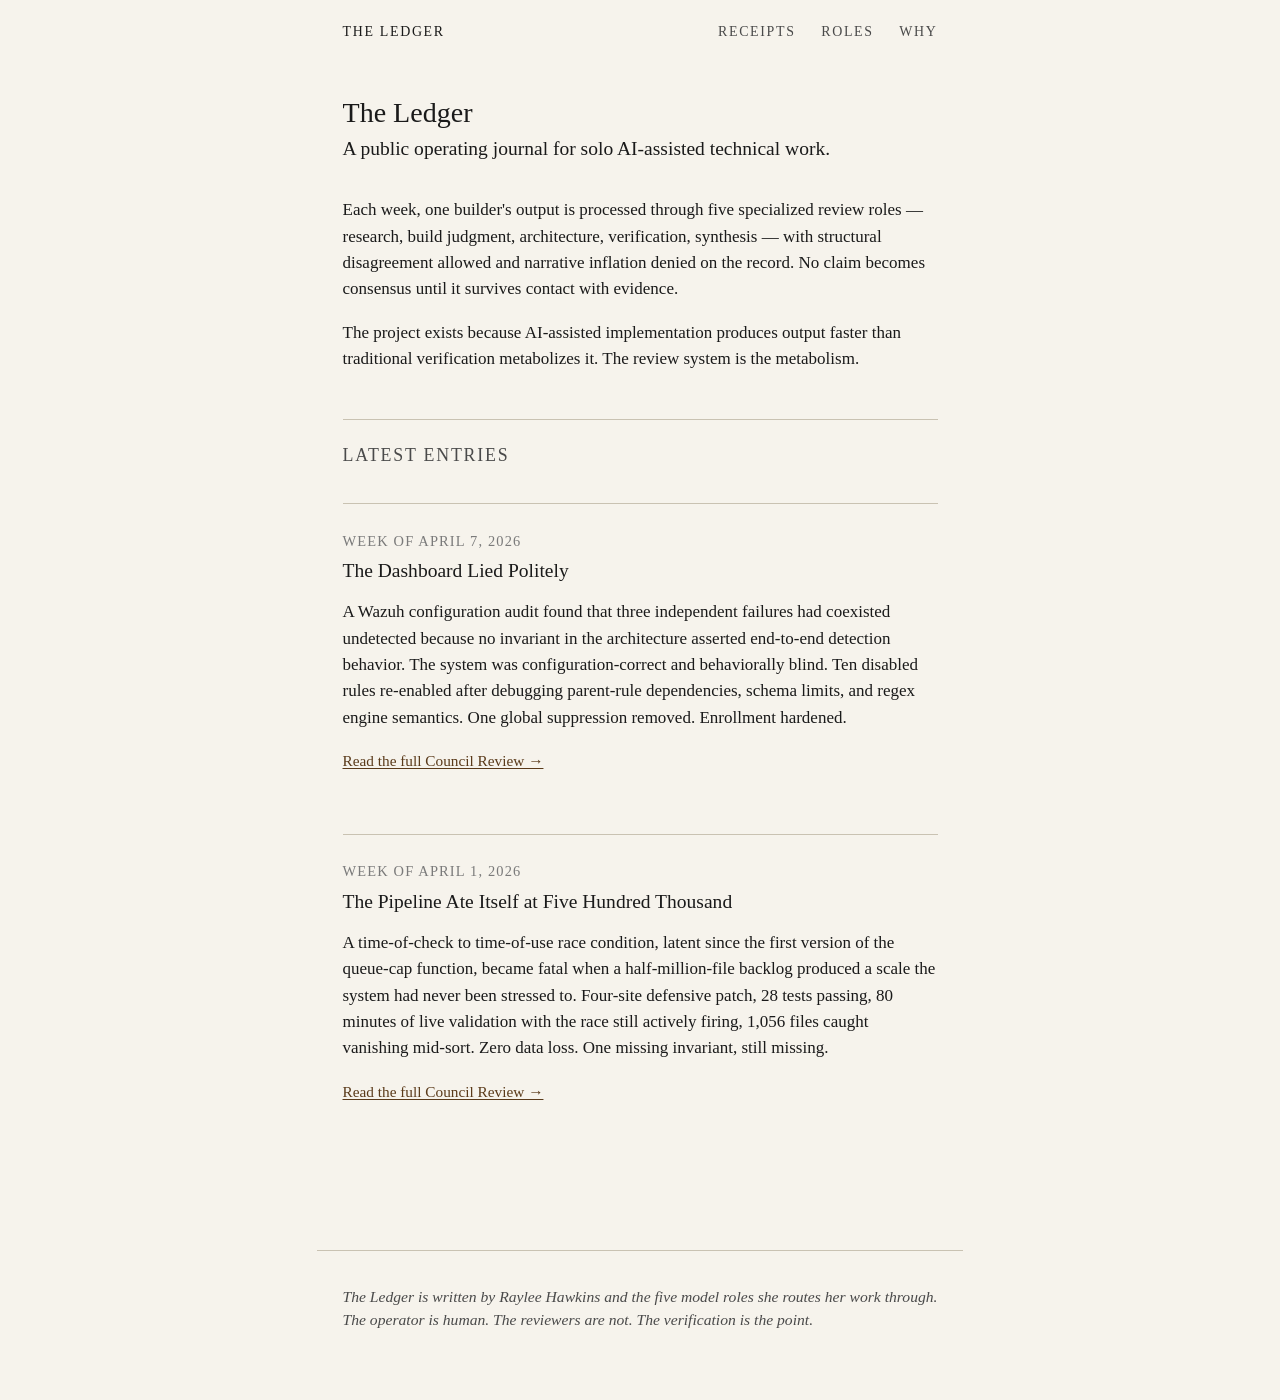
==== index.html @ e7611f41 "Initial site build: homepage, Roles, Why, Receipts index, two launch entries Static HTML, no framewo" ====
<!DOCTYPE html>
<html lang="en">
<head>
<meta charset="utf-8">
<meta name="viewport" content="width=device-width, initial-scale=1">
<title>The Ledger</title>
<meta name="description" content="A public operating journal for solo AI-assisted technical work.">
<meta property="og:title" content="The Ledger">
<meta property="og:description" content="A public operating journal for solo AI-assisted technical work.">
<meta property="og:type" content="website">
<meta property="og:url" content="https://rayleeops.com/">
<link rel="stylesheet" href="/styles.css">
</head>
<body>
<nav class="site">
  <span class="brand">The Ledger</span>
  <a href="/receipts.html">Receipts</a>
  <a href="/roles.html">Roles</a>
  <a href="/why.html">Why</a>
</nav>

<main class="wrap">
  <h1>The Ledger</h1>
  <p class="lede">A public operating journal for solo AI-assisted technical work.</p>

  <p>Each week, one builder's output is processed through five specialized review roles &mdash; research, build judgment, architecture, verification, synthesis &mdash; with structural disagreement allowed and narrative inflation denied on the record. No claim becomes consensus until it survives contact with evidence.</p>

  <p>The project exists because AI-assisted implementation produces output faster than traditional verification metabolizes it. The review system is the metabolism.</p>

  <h2>Latest entries</h2>

  <div class="entry-card">
    <p class="meta">Week of April 7, 2026</p>
    <h3>The Dashboard Lied Politely</h3>
    <p>A Wazuh configuration audit found that three independent failures had coexisted undetected because no invariant in the architecture asserted end-to-end detection behavior. The system was configuration-correct and behaviorally blind. Ten disabled rules re-enabled after debugging parent-rule dependencies, schema limits, and regex engine semantics. One global suppression removed. Enrollment hardened.</p>
    <p><a class="read" href="/entries/2026-04-07-dashboard-lied-politely.html">Read the full Council Review &rarr;</a></p>
  </div>

  <div class="entry-card">
    <p class="meta">Week of April 1, 2026</p>
    <h3>The Pipeline Ate Itself at Five Hundred Thousand</h3>
    <p>A time-of-check to time-of-use race condition, latent since the first version of the queue-cap function, became fatal when a half-million-file backlog produced a scale the system had never been stressed to. Four-site defensive patch, 28 tests passing, 80 minutes of live validation with the race still actively firing, 1,056 files caught vanishing mid-sort. Zero data loss. One missing invariant, still missing.</p>
    <p><a class="read" href="/entries/2026-04-01-pipeline-ate-itself.html">Read the full Council Review &rarr;</a></p>
  </div>
</main>

<footer class="site">
  <p>The Ledger is written by Raylee Hawkins and the five model roles she routes her work through. The operator is human. The reviewers are not. The verification is the point.</p>
</footer>
</body>
</html>
---- styles.css ----
:root {
  --ink: #1a1a1a;
  --ink-soft: #4a4a4a;
  --ink-faint: #7a7a7a;
  --paper: #f6f3ec;
  --paper-warm: #efeadf;
  --rule: #c9c2b2;
  --accent: #5a3a1a;
}

* { box-sizing: border-box; }

html { font-size: 17px; }

body {
  margin: 0;
  padding: 0;
  font-family: Georgia, "Iowan Old Style", "Palatino Linotype", serif;
  color: var(--ink);
  background: var(--paper);
  line-height: 1.55;
}

.wrap {
  max-width: 38rem;
  margin: 0 auto;
  padding: 3rem 1.5rem 5rem;
}

nav.site {
  max-width: 38rem;
  margin: 0 auto;
  padding: 1.25rem 1.5rem 0;
  display: flex;
  gap: 1.5rem;
  font-size: 0.82rem;
  letter-spacing: 0.12em;
  text-transform: uppercase;
  color: var(--ink-faint);
}

nav.site a {
  color: var(--ink-soft);
  text-decoration: none;
  border-bottom: 1px solid transparent;
}

nav.site a:hover { border-bottom-color: var(--ink-soft); }

nav.site .brand {
  margin-right: auto;
  color: var(--ink);
  font-weight: normal;
}

h1 {
  font-size: 1.65rem;
  font-weight: normal;
  margin: 0 0 0.25rem;
  line-height: 1.25;
}

h2 {
  font-size: 1.05rem;
  font-weight: normal;
  letter-spacing: 0.1em;
  text-transform: uppercase;
  color: var(--ink-soft);
  margin: 2.75rem 0 0.75rem;
  border-top: 1px solid var(--rule);
  padding-top: 1.25rem;
}

h3 {
  font-size: 0.85rem;
  font-weight: normal;
  letter-spacing: 0.14em;
  text-transform: uppercase;
  color: var(--ink-faint);
  margin: 2rem 0 0.5rem;
}

.status {
  font-style: italic;
  color: var(--ink-soft);
  margin: 0 0 2rem;
  font-size: 0.95rem;
}

.meta {
  color: var(--ink-faint);
  font-size: 0.85rem;
  letter-spacing: 0.08em;
  text-transform: uppercase;
  margin: 0 0 0.5rem;
}

p { margin: 0 0 1rem; }

a { color: var(--accent); text-decoration: underline; text-underline-offset: 0.15em; }

.lede {
  font-size: 1.15rem;
  line-height: 1.5;
  color: var(--ink);
  margin: 0 0 2rem;
}

.entry-card {
  border-top: 1px solid var(--rule);
  padding: 1.5rem 0 0.5rem;
  margin: 2rem 0;
}

.entry-card .meta { margin-bottom: 0.25rem; }

.entry-card h3 {
  font-size: 1.15rem;
  font-weight: normal;
  letter-spacing: 0;
  text-transform: none;
  color: var(--ink);
  margin: 0 0 0.75rem;
}

.entry-card a.read { font-size: 0.9rem; }

.role {
  margin: 2.5rem 0;
}

.role-label {
  font-size: 0.78rem;
  letter-spacing: 0.16em;
  text-transform: uppercase;
  color: var(--ink-faint);
  margin: 0 0 0.75rem;
}

.role-name {
  font-size: 1.1rem;
  letter-spacing: 0.02em;
  color: var(--ink);
  margin: 0 0 1rem;
  font-style: italic;
}

.standing {
  background: var(--paper-warm);
  border-left: 2px solid var(--accent);
  padding: 1rem 1.25rem;
  margin: 1.5rem 0;
}

.standing h3 {
  margin: 0 0 0.5rem;
  color: var(--accent);
  font-size: 0.78rem;
  letter-spacing: 0.16em;
}

.standing p:last-child { margin-bottom: 0; }

footer.site {
  max-width: 38rem;
  margin: 0 auto;
  padding: 2rem 1.5rem 3rem;
  border-top: 1px solid var(--rule);
  font-style: italic;
  color: var(--ink-soft);
  font-size: 0.92rem;
  line-height: 1.5;
}

@media (prefers-color-scheme: dark) {
  :root {
    --ink: #e8e4da;
    --ink-soft: #b8b2a4;
    --ink-faint: #827c6e;
    --paper: #1a1815;
    --paper-warm: #242017;
    --rule: #3a3428;
    --accent: #c9a06a;
  }
}
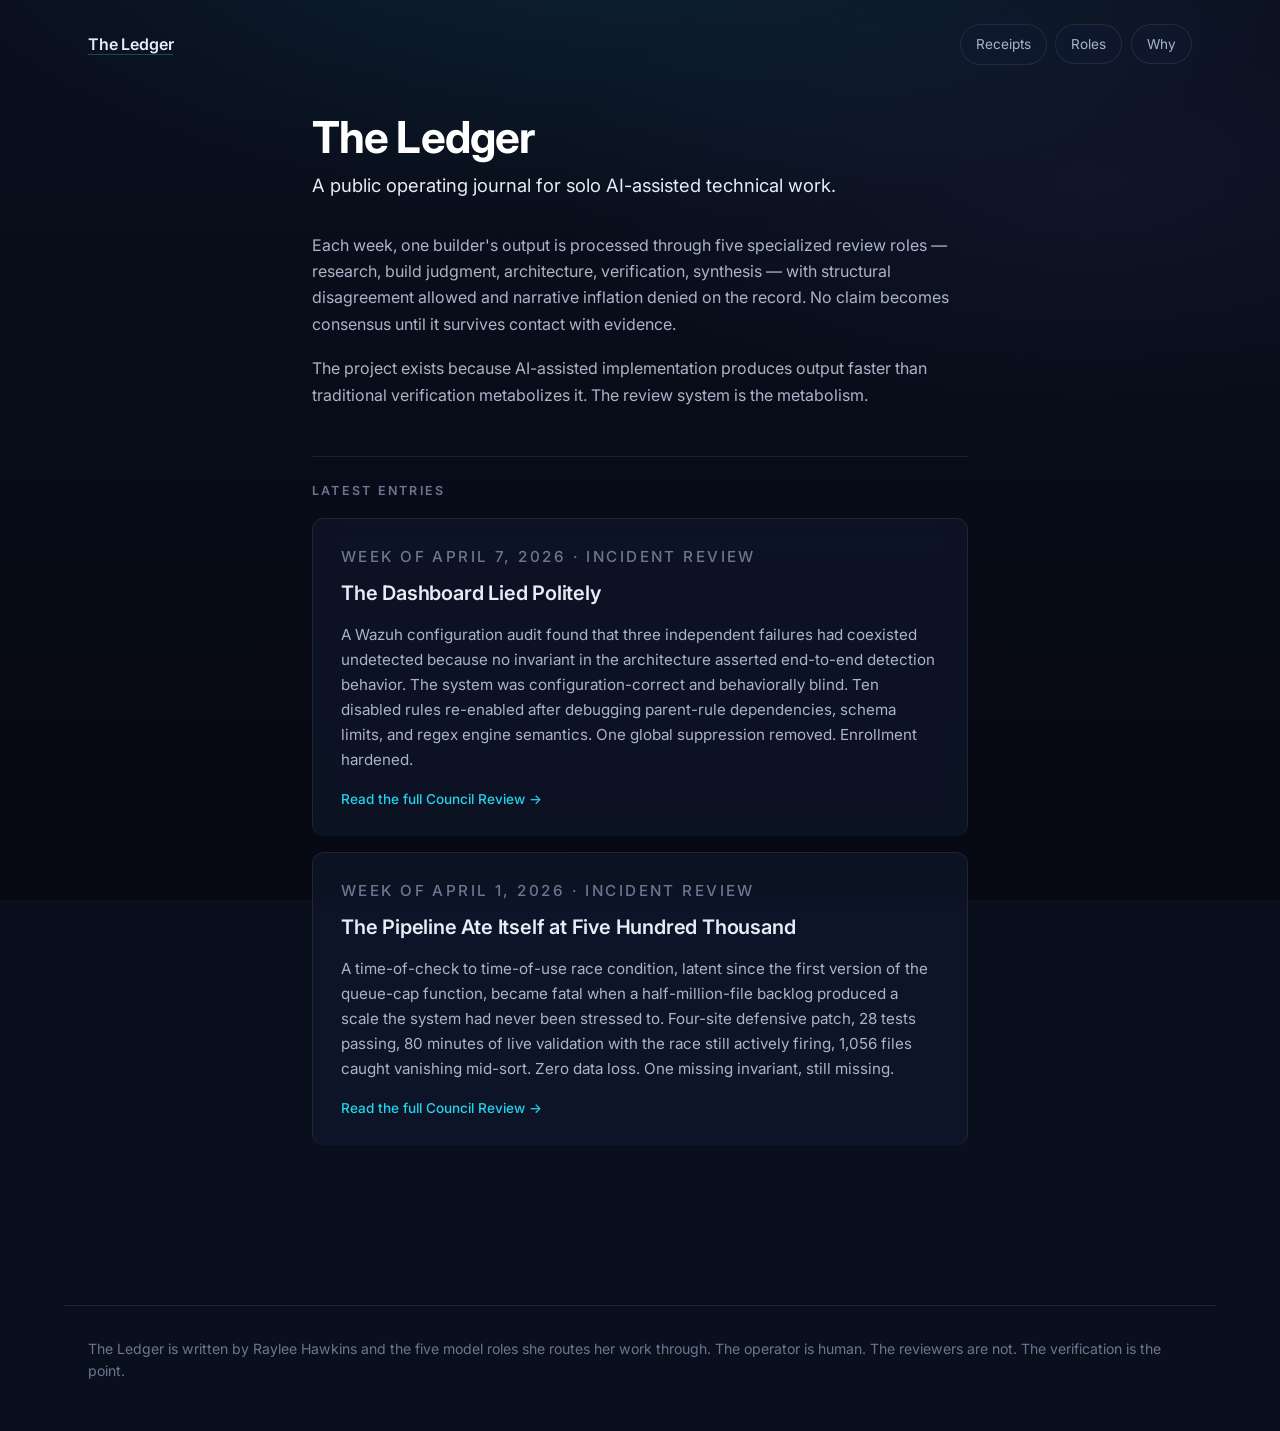
==== commit 6f79a2c5: "Redesign: match hawkinsops.com visual DNA, add role color system Dark navy palette with cyan accent " ====
--- a/index.html
+++ b/index.html
@@ -9,14 +9,17 @@
 <meta property="og:description" content="A public operating journal for solo AI-assisted technical work.">
 <meta property="og:type" content="website">
 <meta property="og:url" content="https://rayleeops.com/">
+<link rel="preconnect" href="https://fonts.googleapis.com">
+<link rel="preconnect" href="https://fonts.gstatic.com" crossorigin>
+<link href="https://fonts.googleapis.com/css2?family=Inter:wght@400;500;600;700&family=JetBrains+Mono:wght@400;500&display=swap" rel="stylesheet">
 <link rel="stylesheet" href="/styles.css">
 </head>
 <body>
 <nav class="site">
-  <span class="brand">The Ledger</span>
-  <a href="/receipts.html">Receipts</a>
-  <a href="/roles.html">Roles</a>
-  <a href="/why.html">Why</a>
+  <span class="brand"><a href="/">The Ledger</a></span>
+  <a class="pill" href="/receipts.html">Receipts</a>
+  <a class="pill" href="/roles.html">Roles</a>
+  <a class="pill" href="/why.html">Why</a>
 </nav>
 
 <main class="wrap">
@@ -29,19 +32,19 @@
 
   <h2>Latest entries</h2>
 
-  <div class="entry-card">
-    <p class="meta">Week of April 7, 2026</p>
+  <a class="entry-card" href="/entries/2026-04-07-dashboard-lied-politely.html">
+    <p class="meta">Week of April 7, 2026 &middot; Incident Review</p>
     <h3>The Dashboard Lied Politely</h3>
     <p>A Wazuh configuration audit found that three independent failures had coexisted undetected because no invariant in the architecture asserted end-to-end detection behavior. The system was configuration-correct and behaviorally blind. Ten disabled rules re-enabled after debugging parent-rule dependencies, schema limits, and regex engine semantics. One global suppression removed. Enrollment hardened.</p>
-    <p><a class="read" href="/entries/2026-04-07-dashboard-lied-politely.html">Read the full Council Review &rarr;</a></p>
-  </div>
+    <span class="read">Read the full Council Review &rarr;</span>
+  </a>
 
-  <div class="entry-card">
-    <p class="meta">Week of April 1, 2026</p>
+  <a class="entry-card" href="/entries/2026-04-01-pipeline-ate-itself.html">
+    <p class="meta">Week of April 1, 2026 &middot; Incident Review</p>
     <h3>The Pipeline Ate Itself at Five Hundred Thousand</h3>
     <p>A time-of-check to time-of-use race condition, latent since the first version of the queue-cap function, became fatal when a half-million-file backlog produced a scale the system had never been stressed to. Four-site defensive patch, 28 tests passing, 80 minutes of live validation with the race still actively firing, 1,056 files caught vanishing mid-sort. Zero data loss. One missing invariant, still missing.</p>
-    <p><a class="read" href="/entries/2026-04-01-pipeline-ate-itself.html">Read the full Council Review &rarr;</a></p>
-  </div>
+    <span class="read">Read the full Council Review &rarr;</span>
+  </a>
 </main>
 
 <footer class="site">
--- a/styles.css
+++ b/styles.css
@@ -1,185 +1,345 @@
 :root {
-  --ink: #1a1a1a;
-  --ink-soft: #4a4a4a;
-  --ink-faint: #7a7a7a;
-  --paper: #f6f3ec;
-  --paper-warm: #efeadf;
-  --rule: #c9c2b2;
-  --accent: #5a3a1a;
+  --bg: #0a0f1e;
+  --bg-deep: #060912;
+  --panel: rgba(18, 26, 48, 0.55);
+  --panel-strong: rgba(22, 32, 58, 0.75);
+  --border: rgba(148, 163, 184, 0.14);
+  --border-strong: rgba(148, 163, 184, 0.28);
+  --ink: #e6edf7;
+  --ink-soft: #a9b4c8;
+  --ink-faint: #6b7690;
+  --accent: #22d3ee;
+  --accent-soft: rgba(34, 211, 238, 0.18);
+
+  --role-gemini: #22d3ee;
+  --role-codex: #f59e0b;
+  --role-code: #818cf8;
+  --role-gpt: #f87171;
+  --role-web: #34d399;
 }
 
 * { box-sizing: border-box; }
 
-html { font-size: 17px; }
+html {
+  font-size: 16px;
+  scroll-behavior: smooth;
+}
 
 body {
   margin: 0;
   padding: 0;
-  font-family: Georgia, "Iowan Old Style", "Palatino Linotype", serif;
-  color: var(--ink);
-  background: var(--paper);
-  line-height: 1.55;
-}
-
+  font-family: "Inter", ui-sans-serif, system-ui, -apple-system, "Segoe UI", Roboto, sans-serif;
+  color: var(--ink);
+  background: var(--bg);
+  line-height: 1.65;
+  -webkit-font-smoothing: antialiased;
+  min-height: 100vh;
+  background-image:
+    radial-gradient(ellipse 80% 50% at 50% -10%, rgba(34, 211, 238, 0.10), transparent 70%),
+    radial-gradient(ellipse 60% 40% at 85% 20%, rgba(129, 140, 248, 0.06), transparent 70%),
+    linear-gradient(180deg, var(--bg) 0%, var(--bg-deep) 100%);
+  background-attachment: fixed;
+}
+
+/* ===== NAV ===== */
+nav.site {
+  max-width: 72rem;
+  margin: 0 auto;
+  padding: 1.5rem 1.5rem 0;
+  display: flex;
+  align-items: center;
+  gap: 0.5rem;
+  font-size: 0.85rem;
+}
+
+nav.site .brand {
+  margin-right: auto;
+  font-weight: 600;
+  letter-spacing: -0.01em;
+  color: var(--ink);
+  font-size: 1rem;
+}
+
+nav.site .brand a { color: inherit; text-decoration: none; }
+
+nav.site a.pill {
+  color: var(--ink-soft);
+  text-decoration: none;
+  padding: 0.5rem 0.95rem;
+  border-radius: 999px;
+  border: 1px solid var(--border);
+  background: var(--panel);
+  backdrop-filter: blur(8px);
+  -webkit-backdrop-filter: blur(8px);
+  transition: color 0.15s, border-color 0.15s, background 0.15s;
+}
+
+nav.site a.pill:hover {
+  color: var(--accent);
+  border-color: var(--accent-soft);
+  background: var(--panel-strong);
+}
+
+/* ===== LAYOUT ===== */
 .wrap {
-  max-width: 38rem;
+  max-width: 44rem;
   margin: 0 auto;
   padding: 3rem 1.5rem 5rem;
 }
 
-nav.site {
-  max-width: 38rem;
-  margin: 0 auto;
-  padding: 1.25rem 1.5rem 0;
-  display: flex;
-  gap: 1.5rem;
-  font-size: 0.82rem;
-  letter-spacing: 0.12em;
-  text-transform: uppercase;
-  color: var(--ink-faint);
-}
-
-nav.site a {
-  color: var(--ink-soft);
-  text-decoration: none;
-  border-bottom: 1px solid transparent;
-}
-
-nav.site a:hover { border-bottom-color: var(--ink-soft); }
-
-nav.site .brand {
-  margin-right: auto;
-  color: var(--ink);
-  font-weight: normal;
-}
-
+.wrap.wide { max-width: 56rem; }
+
+/* ===== TYPE ===== */
 h1 {
-  font-size: 1.65rem;
-  font-weight: normal;
-  margin: 0 0 0.25rem;
-  line-height: 1.25;
+  font-size: clamp(2rem, 4.5vw, 2.75rem);
+  font-weight: 700;
+  letter-spacing: -0.02em;
+  line-height: 1.15;
+  margin: 0 0 0.5rem;
+  color: #fff;
 }
 
 h2 {
-  font-size: 1.05rem;
-  font-weight: normal;
-  letter-spacing: 0.1em;
-  text-transform: uppercase;
-  color: var(--ink-soft);
-  margin: 2.75rem 0 0.75rem;
-  border-top: 1px solid var(--rule);
-  padding-top: 1.25rem;
+  font-size: 0.78rem;
+  font-weight: 600;
+  letter-spacing: 0.18em;
+  text-transform: uppercase;
+  color: var(--ink-faint);
+  margin: 3rem 0 1rem;
+  padding-top: 1.5rem;
+  border-top: 1px solid var(--border);
 }
 
 h3 {
-  font-size: 0.85rem;
-  font-weight: normal;
-  letter-spacing: 0.14em;
-  text-transform: uppercase;
-  color: var(--ink-faint);
-  margin: 2rem 0 0.5rem;
-}
-
-.status {
-  font-style: italic;
-  color: var(--ink-soft);
-  margin: 0 0 2rem;
-  font-size: 0.95rem;
-}
-
-.meta {
-  color: var(--ink-faint);
-  font-size: 0.85rem;
-  letter-spacing: 0.08em;
-  text-transform: uppercase;
-  margin: 0 0 0.5rem;
-}
-
-p { margin: 0 0 1rem; }
-
-a { color: var(--accent); text-decoration: underline; text-underline-offset: 0.15em; }
+  font-size: 1.25rem;
+  font-weight: 600;
+  letter-spacing: -0.01em;
+  margin: 0 0 0.75rem;
+  color: var(--ink);
+}
+
+p { margin: 0 0 1.15rem; color: var(--ink-soft); }
 
 .lede {
   font-size: 1.15rem;
-  line-height: 1.5;
+  line-height: 1.55;
   color: var(--ink);
   margin: 0 0 2rem;
-}
-
-.entry-card {
-  border-top: 1px solid var(--rule);
-  padding: 1.5rem 0 0.5rem;
-  margin: 2rem 0;
-}
-
-.entry-card .meta { margin-bottom: 0.25rem; }
-
-.entry-card h3 {
-  font-size: 1.15rem;
-  font-weight: normal;
-  letter-spacing: 0;
-  text-transform: none;
-  color: var(--ink);
+  max-width: 38rem;
+}
+
+.meta {
+  display: inline-block;
+  color: var(--ink-faint);
+  font-size: 0.72rem;
+  letter-spacing: 0.16em;
+  text-transform: uppercase;
+  font-weight: 500;
   margin: 0 0 0.75rem;
 }
 
-.entry-card a.read { font-size: 0.9rem; }
-
+.status {
+  font-size: 0.95rem;
+  color: var(--ink-faint);
+  margin: 0 0 2.5rem;
+  font-style: italic;
+}
+
+a { color: var(--accent); text-decoration: none; border-bottom: 1px solid rgba(34, 211, 238, 0.3); }
+a:hover { border-bottom-color: var(--accent); }
+
+code {
+  font-family: "JetBrains Mono", ui-monospace, SFMono-Regular, Menlo, Consolas, monospace;
+  font-size: 0.88em;
+  background: rgba(34, 211, 238, 0.08);
+  color: var(--accent);
+  padding: 0.1em 0.35em;
+  border-radius: 4px;
+  border: 1px solid rgba(34, 211, 238, 0.12);
+}
+
+/* ===== PIPELINE STRIP (entry pages) ===== */
+.pipeline {
+  display: grid;
+  grid-template-columns: repeat(5, 1fr);
+  gap: 0.5rem;
+  margin: 2rem 0 3rem;
+  font-size: 0.7rem;
+}
+
+.pipeline .stage {
+  padding: 0.6rem 0.6rem 0.7rem;
+  border-radius: 8px;
+  background: var(--panel);
+  border: 1px solid var(--border);
+  backdrop-filter: blur(8px);
+  -webkit-backdrop-filter: blur(8px);
+  text-align: center;
+  border-top: 2px solid var(--stage-color, var(--ink-faint));
+}
+
+.pipeline .stage .num {
+  display: block;
+  font-size: 0.65rem;
+  font-weight: 600;
+  letter-spacing: 0.2em;
+  color: var(--stage-color);
+  margin-bottom: 0.25rem;
+}
+
+.pipeline .stage .label {
+  font-weight: 600;
+  letter-spacing: 0.1em;
+  text-transform: uppercase;
+  color: var(--ink);
+  font-size: 0.7rem;
+  display: block;
+  line-height: 1.3;
+}
+
+.pipeline .stage .role {
+  font-size: 0.68rem;
+  color: var(--ink-faint);
+  display: block;
+  margin-top: 0.25rem;
+  letter-spacing: 0.02em;
+  font-style: italic;
+}
+
+.stage-1 { --stage-color: var(--role-gemini); }
+.stage-2 { --stage-color: var(--role-codex); }
+.stage-3 { --stage-color: var(--role-code); }
+.stage-4 { --stage-color: var(--role-gpt); }
+.stage-5 { --stage-color: var(--role-web); }
+
+/* ===== ROLE PANELS ===== */
 .role {
-  margin: 2.5rem 0;
-}
+  background: var(--panel);
+  border: 1px solid var(--border);
+  border-left: 3px solid var(--role-color, var(--accent));
+  border-radius: 10px;
+  padding: 1.75rem 1.75rem 0.75rem;
+  margin: 1.5rem 0;
+  backdrop-filter: blur(10px);
+  -webkit-backdrop-filter: blur(10px);
+  box-shadow: 0 1px 2px rgba(0, 0, 0, 0.3);
+}
+
+.role-gemini { --role-color: var(--role-gemini); }
+.role-codex  { --role-color: var(--role-codex); }
+.role-code   { --role-color: var(--role-code); }
+.role-gpt    { --role-color: var(--role-gpt); }
+.role-web    { --role-color: var(--role-web); }
 
 .role-label {
-  font-size: 0.78rem;
-  letter-spacing: 0.16em;
-  text-transform: uppercase;
-  color: var(--ink-faint);
-  margin: 0 0 0.75rem;
+  display: inline-block;
+  font-size: 0.68rem;
+  font-weight: 600;
+  letter-spacing: 0.18em;
+  text-transform: uppercase;
+  color: var(--role-color);
+  margin: 0 0 0.25rem;
+  padding: 0.25rem 0.6rem;
+  border-radius: 999px;
+  background: color-mix(in srgb, var(--role-color) 12%, transparent);
+  border: 1px solid color-mix(in srgb, var(--role-color) 25%, transparent);
 }
 
 .role-name {
-  font-size: 1.1rem;
-  letter-spacing: 0.02em;
-  color: var(--ink);
-  margin: 0 0 1rem;
-  font-style: italic;
-}
-
+  font-size: 0.9rem;
+  letter-spacing: 0.01em;
+  color: var(--ink);
+  margin: 0.75rem 0 1rem;
+  font-weight: 600;
+}
+
+.role p { color: var(--ink-soft); }
+
+/* ===== STANDING SECTIONS ===== */
 .standing {
-  background: var(--paper-warm);
-  border-left: 2px solid var(--accent);
-  padding: 1rem 1.25rem;
-  margin: 1.5rem 0;
+  background: var(--panel-strong);
+  border: 1px solid var(--border-strong);
+  border-left: 3px solid var(--accent);
+  border-radius: 10px;
+  padding: 1.25rem 1.5rem;
+  margin: 1.25rem 0;
+  backdrop-filter: blur(10px);
+  -webkit-backdrop-filter: blur(10px);
 }
 
 .standing h3 {
   margin: 0 0 0.5rem;
+  font-size: 0.72rem;
+  letter-spacing: 0.22em;
+  text-transform: uppercase;
   color: var(--accent);
-  font-size: 0.78rem;
-  letter-spacing: 0.16em;
-}
-
-.standing p:last-child { margin-bottom: 0; }
-
+  font-weight: 600;
+}
+
+.standing p {
+  margin: 0;
+  color: var(--ink);
+  font-size: 0.98rem;
+}
+
+.standing + .standing { margin-top: 0.75rem; }
+
+/* ===== ENTRY CARDS (homepage / receipts) ===== */
+.entry-card {
+  display: block;
+  background: var(--panel);
+  border: 1px solid var(--border);
+  border-radius: 12px;
+  padding: 1.5rem 1.75rem;
+  margin: 1rem 0;
+  backdrop-filter: blur(10px);
+  -webkit-backdrop-filter: blur(10px);
+  transition: border-color 0.15s, transform 0.15s;
+  text-decoration: none;
+  color: inherit;
+}
+
+a.entry-card { border-bottom: none; }
+
+.entry-card:hover {
+  border-color: var(--accent-soft);
+  transform: translateY(-1px);
+}
+
+.entry-card .meta { margin-bottom: 0.5rem; color: var(--ink-faint); }
+.entry-card h3 { color: var(--ink); margin-bottom: 0.75rem; }
+.entry-card h3 a { color: var(--ink); border-bottom: none; }
+.entry-card h3 a:hover { color: var(--accent); }
+.entry-card p { margin-bottom: 0.75rem; color: var(--ink-soft); font-size: 0.95rem; }
+.entry-card .read {
+  display: inline-block;
+  color: var(--accent);
+  font-size: 0.85rem;
+  font-weight: 500;
+  border-bottom: none;
+  padding-top: 0.25rem;
+}
+
+/* ===== FOOTER ===== */
 footer.site {
-  max-width: 38rem;
-  margin: 0 auto;
+  max-width: 72rem;
+  margin: 4rem auto 0;
   padding: 2rem 1.5rem 3rem;
-  border-top: 1px solid var(--rule);
-  font-style: italic;
-  color: var(--ink-soft);
-  font-size: 0.92rem;
-  line-height: 1.5;
-}
-
-@media (prefers-color-scheme: dark) {
-  :root {
-    --ink: #e8e4da;
-    --ink-soft: #b8b2a4;
-    --ink-faint: #827c6e;
-    --paper: #1a1815;
-    --paper-warm: #242017;
-    --rule: #3a3428;
-    --accent: #c9a06a;
-  }
-}
+  border-top: 1px solid var(--border);
+  color: var(--ink-faint);
+  font-size: 0.88rem;
+  line-height: 1.6;
+}
+
+footer.site p { margin: 0; color: var(--ink-faint); }
+
+/* ===== RESPONSIVE ===== */
+@media (max-width: 640px) {
+  .pipeline { grid-template-columns: repeat(5, 1fr); gap: 0.25rem; }
+  .pipeline .stage { padding: 0.5rem 0.25rem; }
+  .pipeline .stage .label { font-size: 0.6rem; }
+  .pipeline .stage .role { display: none; }
+  .role { padding: 1.25rem 1.25rem 0.25rem; }
+  nav.site { flex-wrap: wrap; gap: 0.4rem; }
+  nav.site .brand { width: 100%; margin-bottom: 0.5rem; }
+}
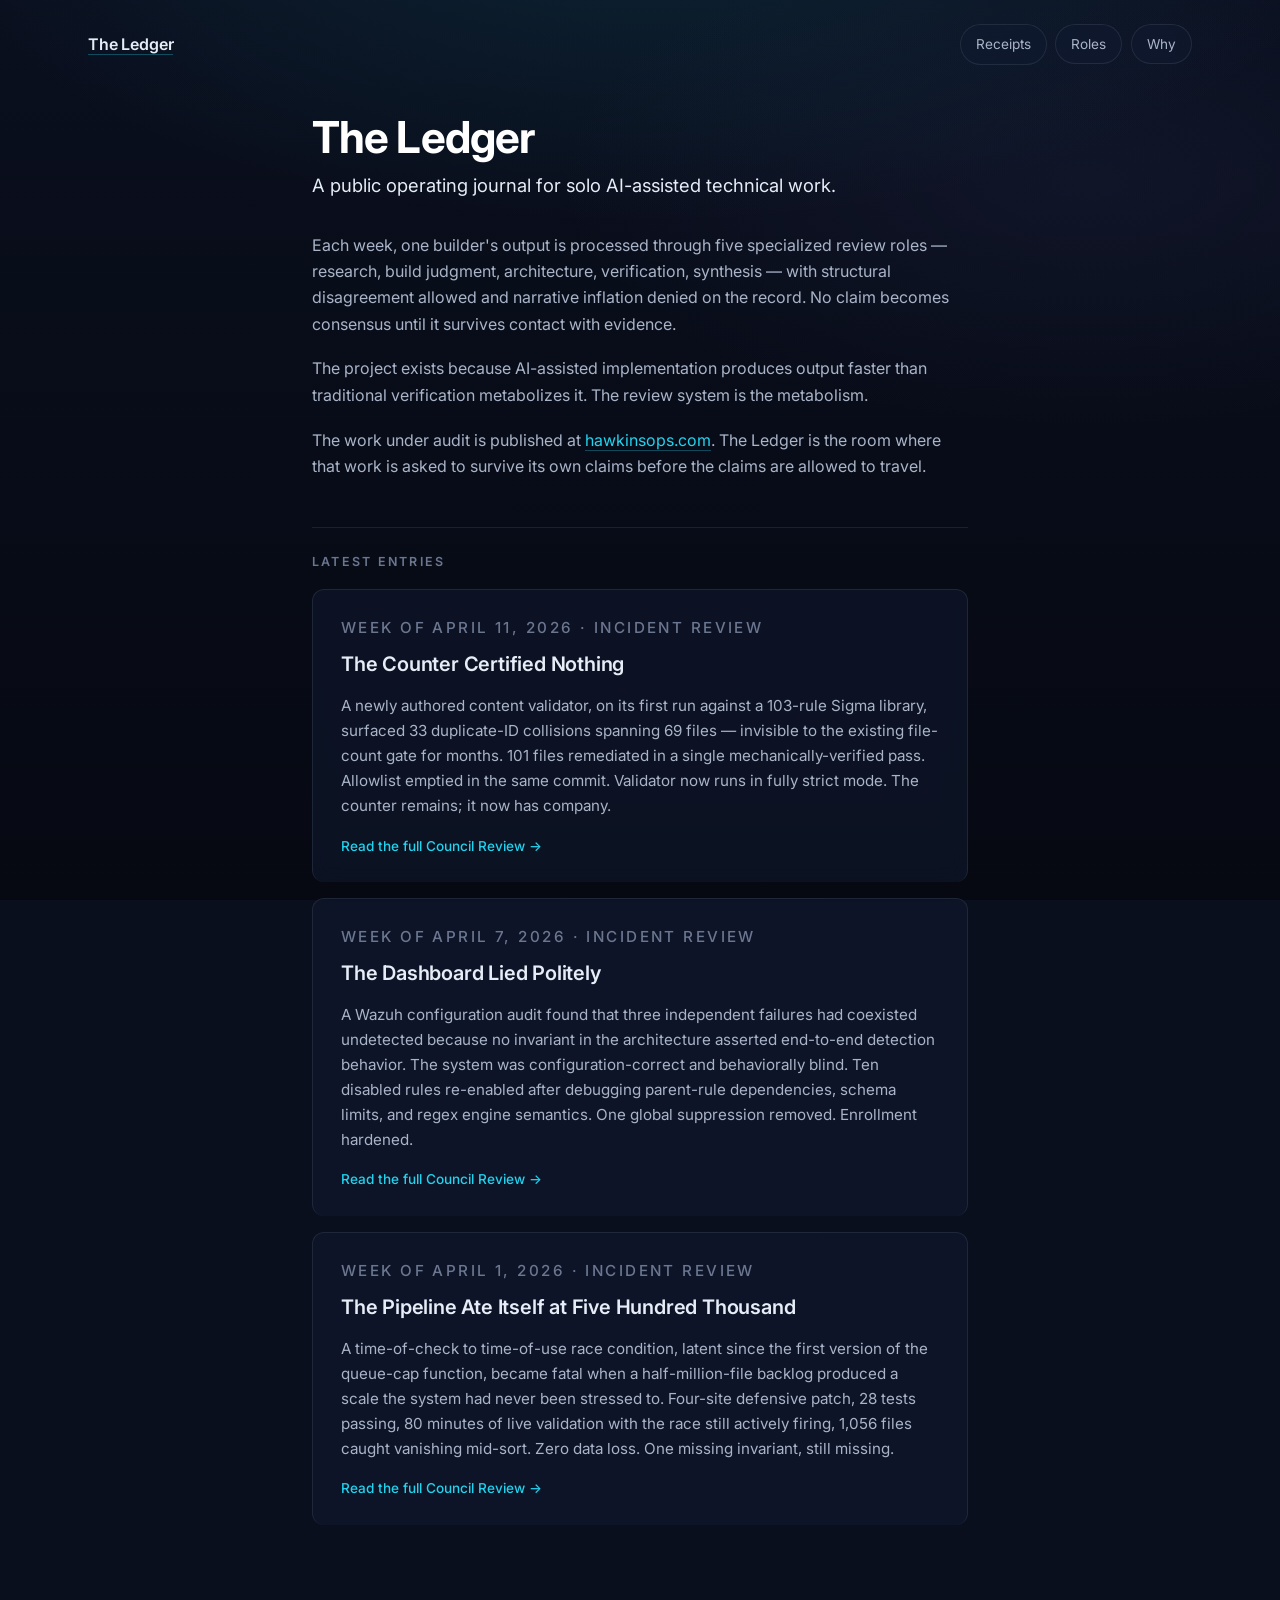
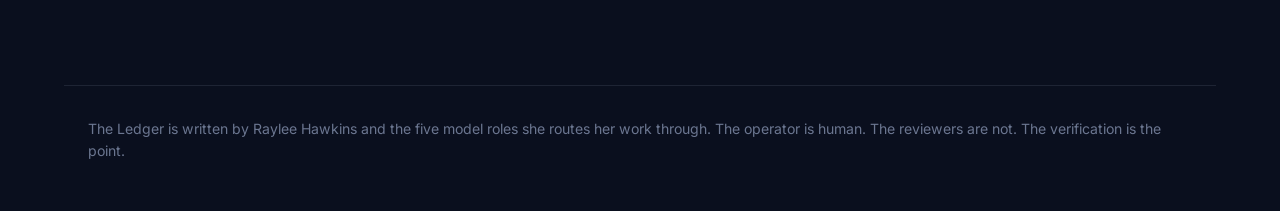
==== commit 063b0960: "Add Entry 01: The Counter Certified Nothing; bridge index to hawkinsops.com New Council Review on th" ====
--- a/index.html
+++ b/index.html
@@ -30,7 +30,16 @@
 
   <p>The project exists because AI-assisted implementation produces output faster than traditional verification metabolizes it. The review system is the metabolism.</p>
 
+  <p>The work under audit is published at <a href="https://hawkinsops.com/">hawkinsops.com</a>. The Ledger is the room where that work is asked to survive its own claims before the claims are allowed to travel.</p>
+
   <h2>Latest entries</h2>
+
+  <a class="entry-card" href="/entries/2026-04-11-counter-certified-nothing.html">
+    <p class="meta">Week of April 11, 2026 &middot; Incident Review</p>
+    <h3>The Counter Certified Nothing</h3>
+    <p>A newly authored content validator, on its first run against a 103-rule Sigma library, surfaced 33 duplicate-ID collisions spanning 69 files &mdash; invisible to the existing file-count gate for months. 101 files remediated in a single mechanically-verified pass. Allowlist emptied in the same commit. Validator now runs in fully strict mode. The counter remains; it now has company.</p>
+    <span class="read">Read the full Council Review &rarr;</span>
+  </a>
 
   <a class="entry-card" href="/entries/2026-04-07-dashboard-lied-politely.html">
     <p class="meta">Week of April 7, 2026 &middot; Incident Review</p>
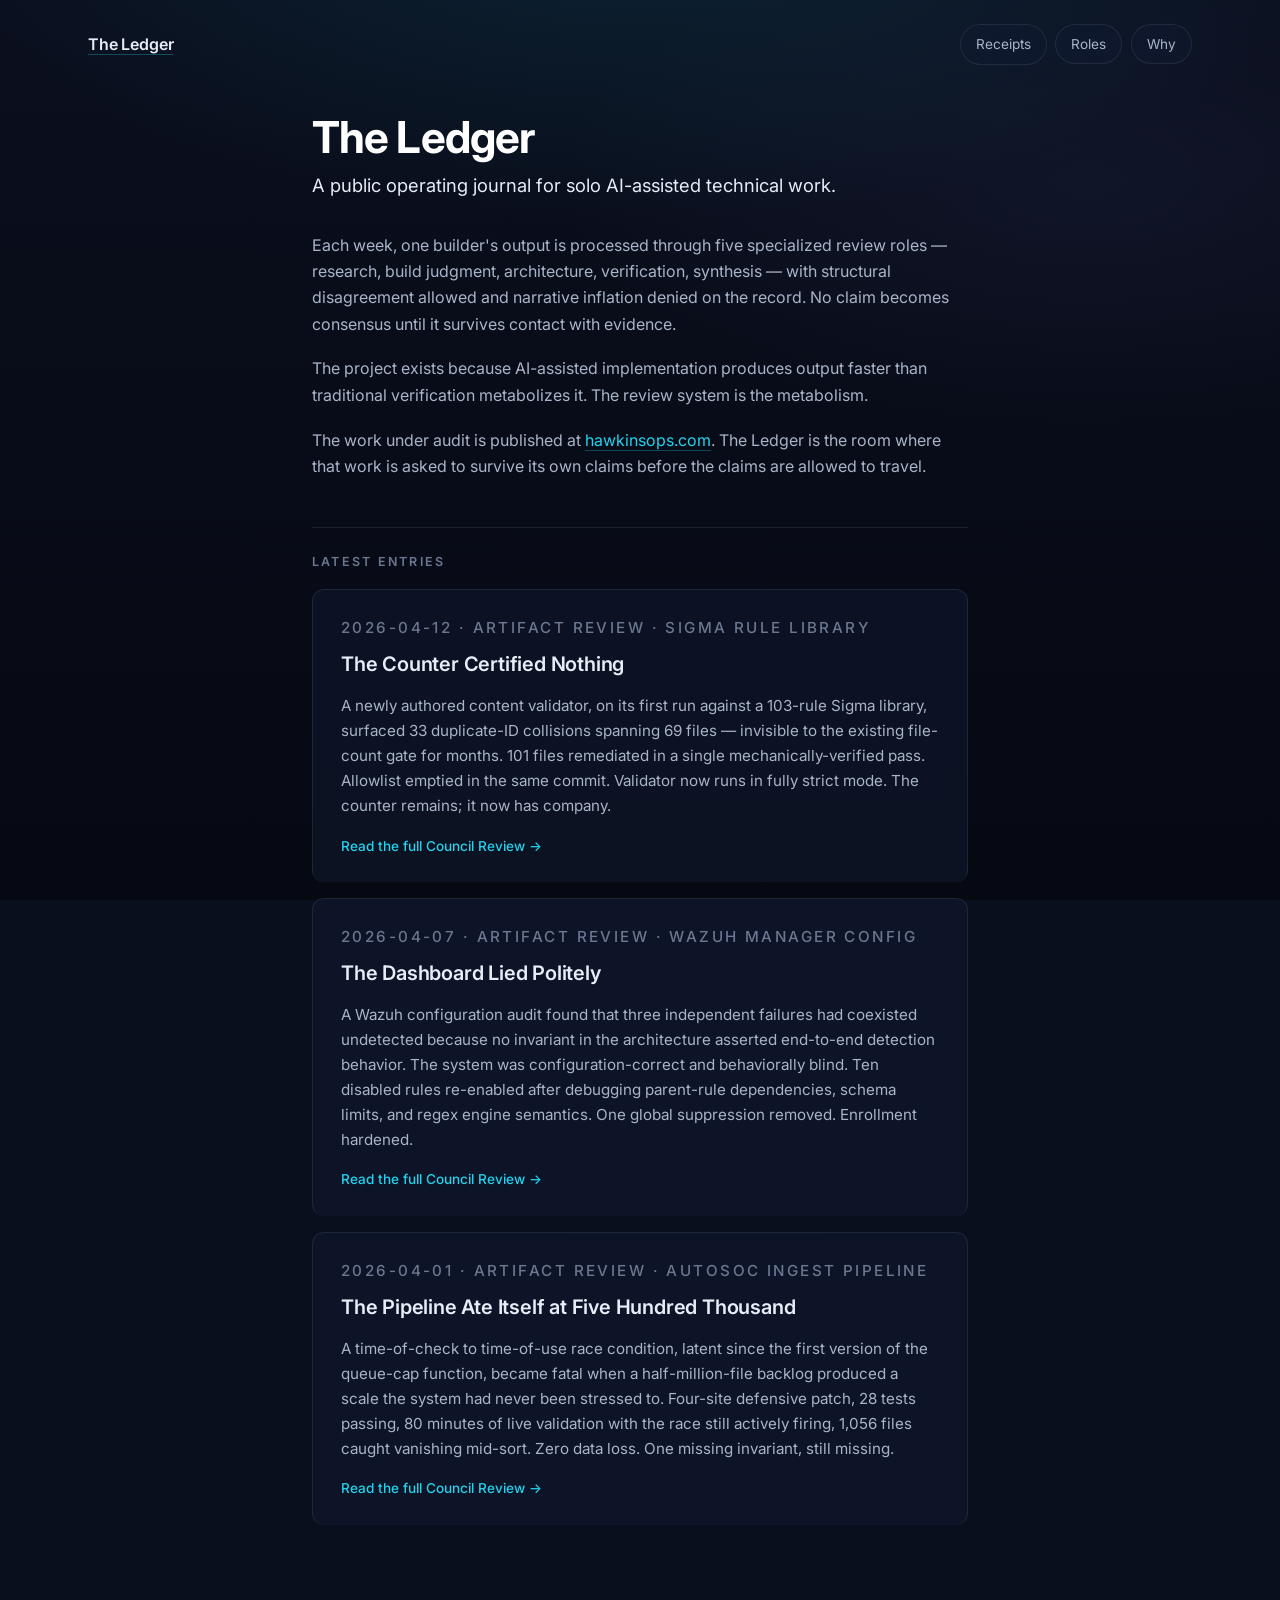
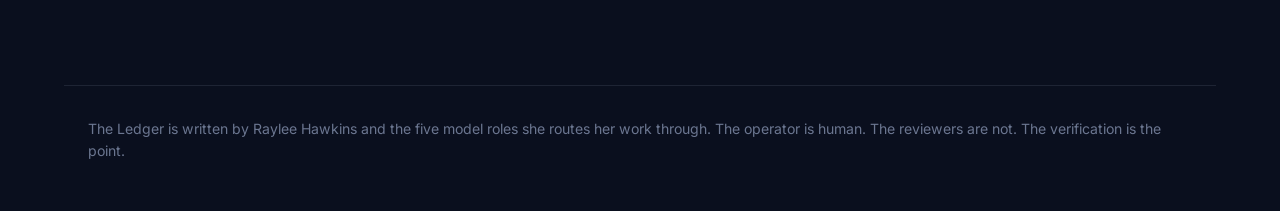
==== commit 470936d3: "Retag entries artifact-first; split Receipts into Artifact Review / Weekly Consensus; scaffold Conse" ====
--- a/index.html
+++ b/index.html
@@ -35,21 +35,21 @@
   <h2>Latest entries</h2>
 
   <a class="entry-card" href="/entries/2026-04-11-counter-certified-nothing.html">
-    <p class="meta">Week of April 11, 2026 &middot; Incident Review</p>
+    <p class="meta">2026-04-12 &middot; Artifact Review &middot; Sigma rule library</p>
     <h3>The Counter Certified Nothing</h3>
     <p>A newly authored content validator, on its first run against a 103-rule Sigma library, surfaced 33 duplicate-ID collisions spanning 69 files &mdash; invisible to the existing file-count gate for months. 101 files remediated in a single mechanically-verified pass. Allowlist emptied in the same commit. Validator now runs in fully strict mode. The counter remains; it now has company.</p>
     <span class="read">Read the full Council Review &rarr;</span>
   </a>
 
   <a class="entry-card" href="/entries/2026-04-07-dashboard-lied-politely.html">
-    <p class="meta">Week of April 7, 2026 &middot; Incident Review</p>
+    <p class="meta">2026-04-07 &middot; Artifact Review &middot; Wazuh manager config</p>
     <h3>The Dashboard Lied Politely</h3>
     <p>A Wazuh configuration audit found that three independent failures had coexisted undetected because no invariant in the architecture asserted end-to-end detection behavior. The system was configuration-correct and behaviorally blind. Ten disabled rules re-enabled after debugging parent-rule dependencies, schema limits, and regex engine semantics. One global suppression removed. Enrollment hardened.</p>
     <span class="read">Read the full Council Review &rarr;</span>
   </a>
 
   <a class="entry-card" href="/entries/2026-04-01-pipeline-ate-itself.html">
-    <p class="meta">Week of April 1, 2026 &middot; Incident Review</p>
+    <p class="meta">2026-04-01 &middot; Artifact Review &middot; AutoSOC ingest pipeline</p>
     <h3>The Pipeline Ate Itself at Five Hundred Thousand</h3>
     <p>A time-of-check to time-of-use race condition, latent since the first version of the queue-cap function, became fatal when a half-million-file backlog produced a scale the system had never been stressed to. Four-site defensive patch, 28 tests passing, 80 minutes of live validation with the race still actively firing, 1,056 files caught vanishing mid-sort. Zero data loss. One missing invariant, still missing.</p>
     <span class="read">Read the full Council Review &rarr;</span>
--- a/styles.css
+++ b/styles.css
@@ -320,6 +320,31 @@
   padding-top: 0.25rem;
 }
 
+/* ===== RECEIPTS FILTER (CSS-only, :target-based) ===== */
+.ledger-filter {
+  display: flex;
+  gap: 0.5rem;
+  flex-wrap: wrap;
+  margin: 2rem 0 1rem;
+  padding-bottom: 1rem;
+  border-bottom: 1px solid var(--border);
+}
+.ledger-filter a {
+  font-size: 0.8rem;
+  letter-spacing: 0.12em;
+  text-transform: uppercase;
+  color: var(--ink-faint);
+  border: 1px solid var(--border);
+  border-radius: 999px;
+  padding: 0.35rem 0.85rem;
+  text-decoration: none;
+  border-bottom: 1px solid var(--border);
+}
+.ledger-filter a:hover { color: var(--accent); border-color: var(--accent-soft); }
+
+#artifact:target ~ .archive .type-consensus,
+#consensus:target ~ .archive .type-artifact { display: none; }
+
 /* ===== FOOTER ===== */
 footer.site {
   max-width: 72rem;
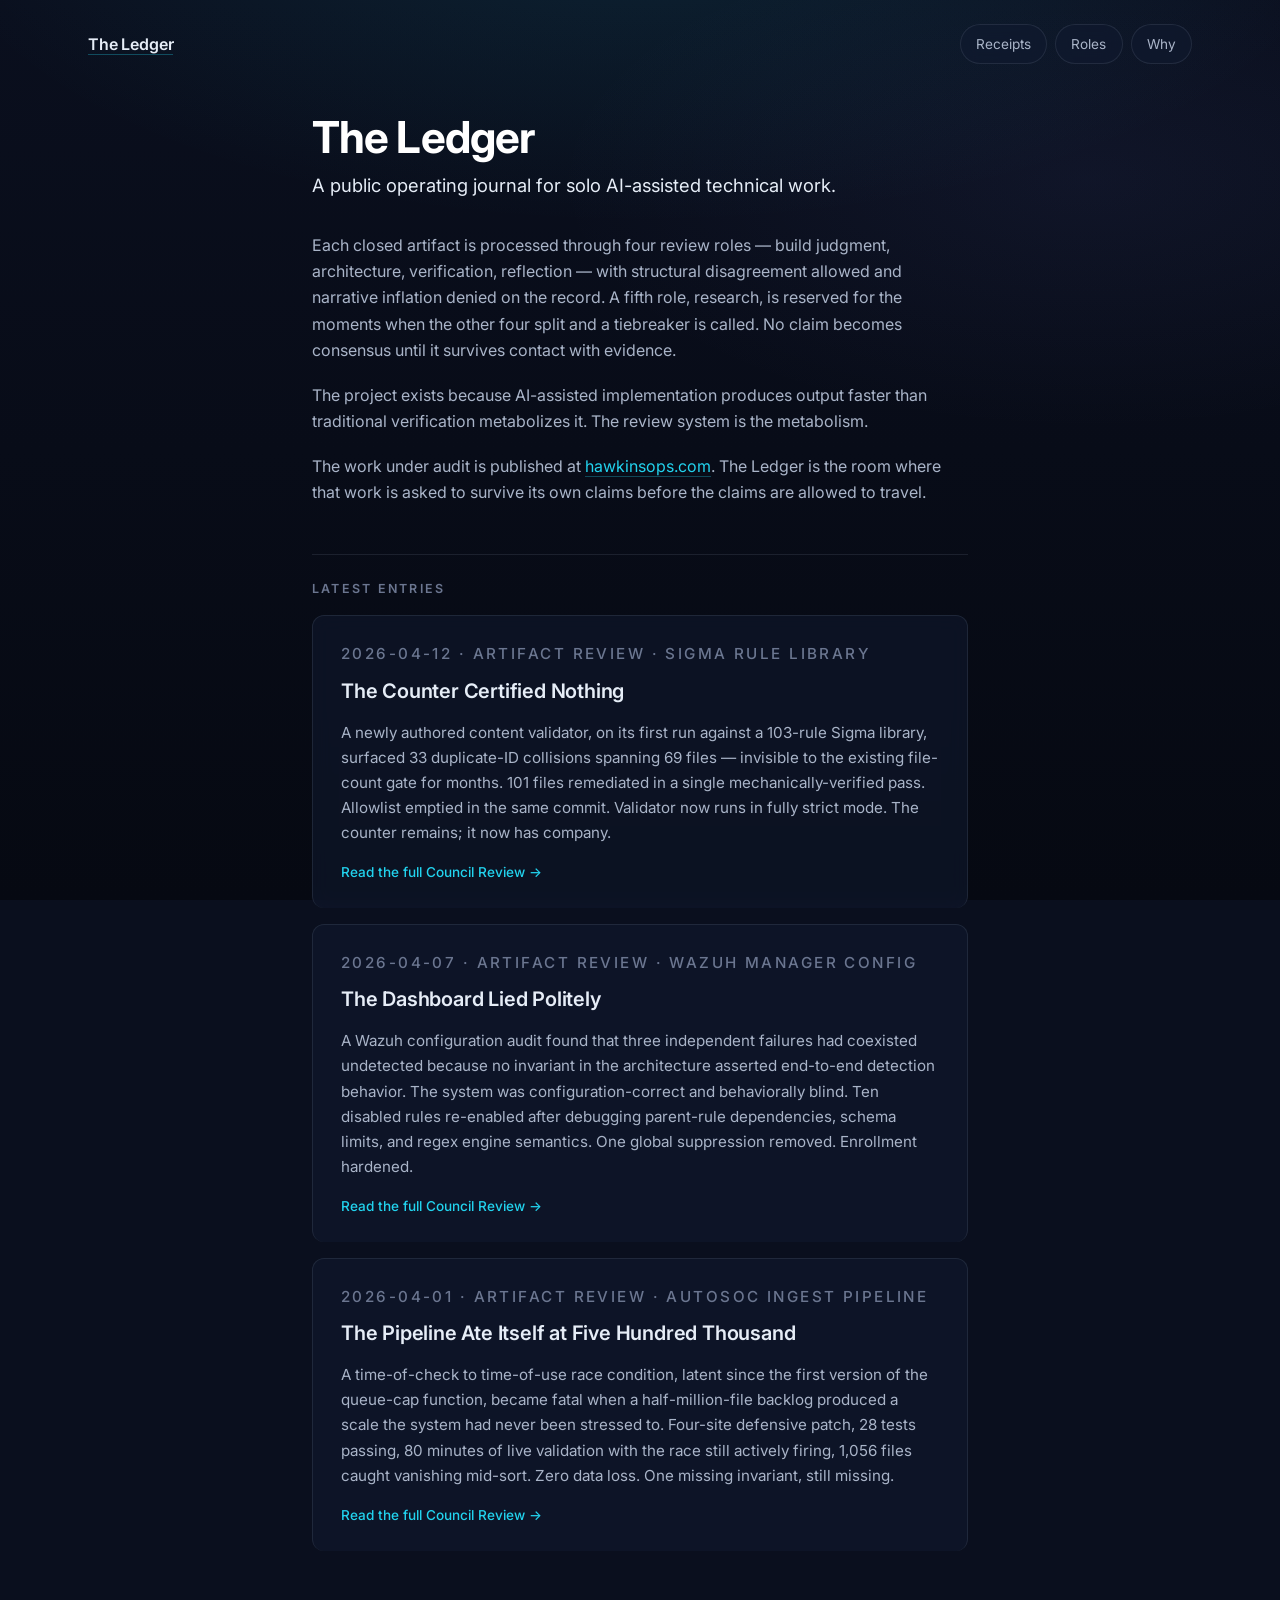
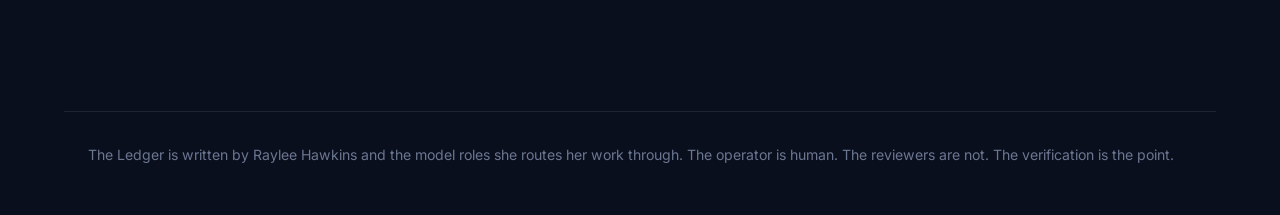
==== commit 92562d72: "Demote Gemini to reserved tiebreaker role; core council is now four Matches actual workflow: Gemini " ====
--- a/index.html
+++ b/index.html
@@ -26,7 +26,7 @@
   <h1>The Ledger</h1>
   <p class="lede">A public operating journal for solo AI-assisted technical work.</p>
 
-  <p>Each week, one builder's output is processed through five specialized review roles &mdash; research, build judgment, architecture, verification, synthesis &mdash; with structural disagreement allowed and narrative inflation denied on the record. No claim becomes consensus until it survives contact with evidence.</p>
+  <p>Each closed artifact is processed through four review roles &mdash; build judgment, architecture, verification, reflection &mdash; with structural disagreement allowed and narrative inflation denied on the record. A fifth role, research, is reserved for the moments when the other four split and a tiebreaker is called. No claim becomes consensus until it survives contact with evidence.</p>
 
   <p>The project exists because AI-assisted implementation produces output faster than traditional verification metabolizes it. The review system is the metabolism.</p>
 
@@ -57,7 +57,7 @@
 </main>
 
 <footer class="site">
-  <p>The Ledger is written by Raylee Hawkins and the five model roles she routes her work through. The operator is human. The reviewers are not. The verification is the point.</p>
+  <p>The Ledger is written by Raylee Hawkins and the model roles she routes her work through. The operator is human. The reviewers are not. The verification is the point.</p>
 </footer>
 </body>
 </html>
--- a/styles.css
+++ b/styles.css
@@ -206,11 +206,11 @@
   font-style: italic;
 }
 
-.stage-1 { --stage-color: var(--role-gemini); }
-.stage-2 { --stage-color: var(--role-codex); }
-.stage-3 { --stage-color: var(--role-code); }
-.stage-4 { --stage-color: var(--role-gpt); }
-.stage-5 { --stage-color: var(--role-web); }
+.stage-1 { --stage-color: var(--role-codex); }
+.stage-2 { --stage-color: var(--role-code); }
+.stage-3 { --stage-color: var(--role-gpt); }
+.stage-4 { --stage-color: var(--role-web); }
+.stage-5 { --stage-color: var(--role-gemini); } /* dormant — used only when Gemini tiebreaks a split */
 
 /* ===== ROLE PANELS ===== */
 .role {
@@ -320,6 +320,107 @@
   padding-top: 0.25rem;
 }
 
+/* ===== VERIFICATION FORM (ChatGPT role texture) ===== */
+.verification-form {
+  border: 1px solid var(--border-strong);
+  background: rgba(0, 0, 0, 0.18);
+  margin: 1.25rem 0 0.5rem;
+  font-size: 0.9rem;
+}
+.vf-header,
+.vf-row {
+  display: grid;
+  grid-template-columns: 1.4fr 120px 2fr;
+  gap: 1rem;
+  padding: 0.85rem 1rem;
+  align-items: start;
+}
+.vf-header {
+  font-size: 0.68rem;
+  letter-spacing: 0.18em;
+  text-transform: uppercase;
+  color: var(--ink-faint);
+  border-bottom: 1px solid var(--border);
+  background: rgba(0, 0, 0, 0.15);
+  padding-top: 0.65rem;
+  padding-bottom: 0.65rem;
+}
+.vf-row { border-bottom: 1px dashed var(--border); }
+.vf-row:last-child { border-bottom: none; }
+.vf-claim { color: var(--ink); font-weight: 500; }
+.vf-evidence { color: var(--ink-soft); font-size: 0.87rem; line-height: 1.55; }
+.vf-stamp {
+  display: inline-block;
+  font-family: "JetBrains Mono", ui-monospace, monospace;
+  font-size: 0.68rem;
+  font-weight: 700;
+  letter-spacing: 0.18em;
+  padding: 0.3rem 0.55rem;
+  border: 2px solid currentColor;
+  border-radius: 2px;
+  transform: rotate(-2.5deg);
+  white-space: nowrap;
+}
+.vf-stamp.approved  { color: #34d399; }
+.vf-stamp.denied    { color: #f87171; transform: rotate(1.5deg); }
+.vf-stamp.narrowed  { color: #f59e0b; transform: rotate(-1deg); }
+.vf-stamp.footnoted { color: #818cf8; transform: rotate(2deg); }
+.vf-lede {
+  font-style: italic;
+  color: var(--ink-soft);
+  margin-bottom: 0.5rem;
+}
+@media (max-width: 640px) {
+  .vf-header { display: none; }
+  .vf-row {
+    grid-template-columns: 1fr;
+    gap: 0.5rem;
+    padding: 1rem;
+  }
+  .vf-row::before {
+    content: "Claim";
+    font-size: 0.62rem;
+    letter-spacing: 0.2em;
+    text-transform: uppercase;
+    color: var(--ink-faint);
+  }
+}
+
+/* ===== WITHDRAWN TEXT (Claude Web role texture) ===== */
+.withdrawn {
+  text-decoration: line-through;
+  text-decoration-color: rgba(148, 163, 184, 0.45);
+  text-decoration-thickness: 1px;
+  color: var(--ink-faint);
+}
+.withdrawn::after {
+  content: " (withdrawn)";
+  font-style: italic;
+  font-size: 0.82em;
+  color: var(--ink-faint);
+  text-decoration: none;
+  letter-spacing: 0.02em;
+}
+
+/* ===== ENTRY FIGURE (bespoke per-entry SVG) ===== */
+.entry-figure {
+  margin: 1.75rem 0;
+  padding: 1.25rem 1rem;
+  background: rgba(0, 0, 0, 0.18);
+  border: 1px solid var(--border);
+  border-radius: 8px;
+  overflow-x: auto;
+}
+.entry-figure svg { display: block; width: 100%; height: auto; max-width: 720px; margin: 0 auto; }
+.entry-figure figcaption {
+  margin-top: 0.9rem;
+  font-size: 0.78rem;
+  color: var(--ink-faint);
+  font-style: italic;
+  text-align: center;
+  letter-spacing: 0.02em;
+}
+
 /* ===== RECEIPTS FILTER (CSS-only, :target-based) ===== */
 .ledger-filter {
   display: flex;
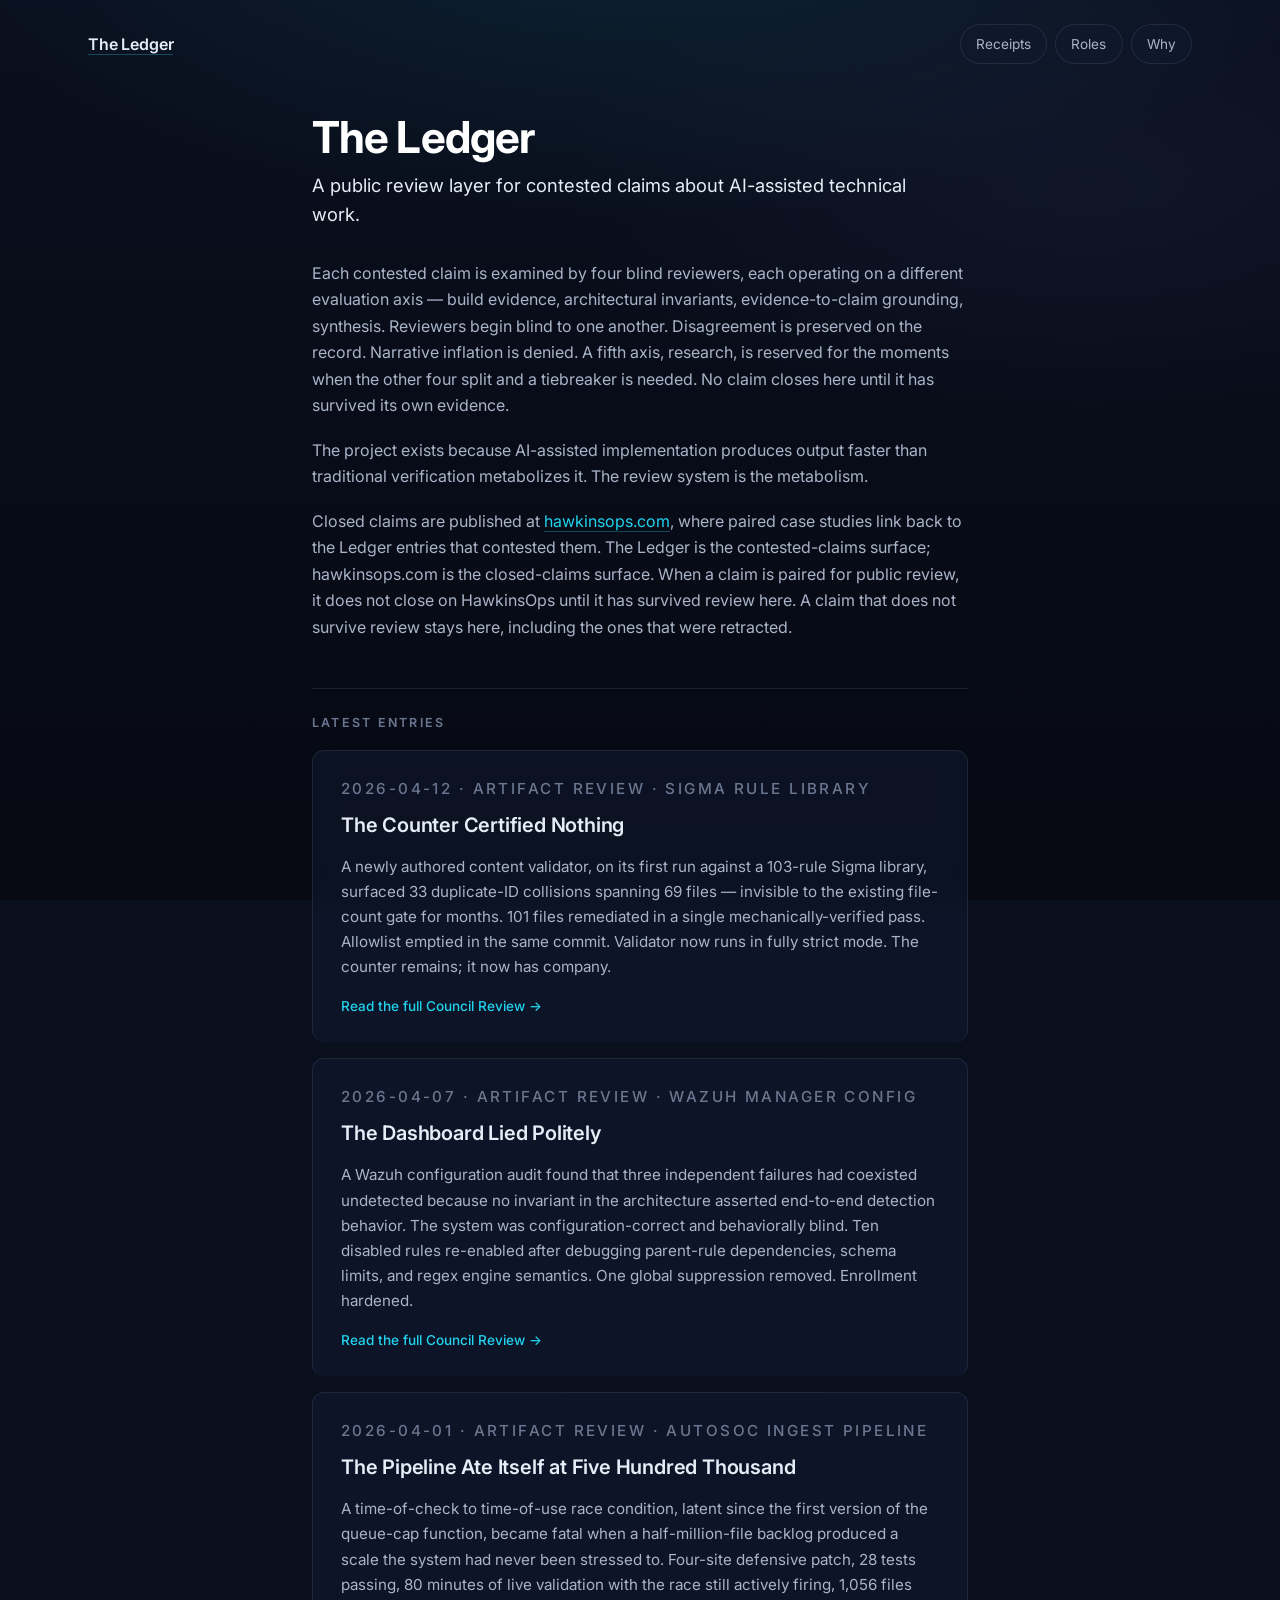
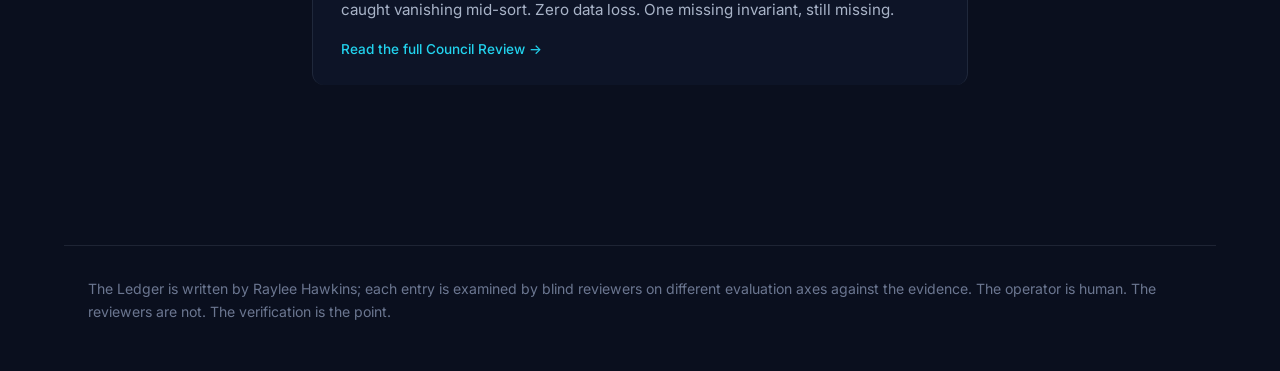
==== commit f9be198c: "homepage and footer: align framing with installed pairing model" ====
--- a/index.html
+++ b/index.html
@@ -4,9 +4,9 @@
 <meta charset="utf-8">
 <meta name="viewport" content="width=device-width, initial-scale=1">
 <title>The Ledger</title>
-<meta name="description" content="A public operating journal for solo AI-assisted technical work.">
+<meta name="description" content="A public review layer for contested claims about AI-assisted technical work.">
 <meta property="og:title" content="The Ledger">
-<meta property="og:description" content="A public operating journal for solo AI-assisted technical work.">
+<meta property="og:description" content="A public review layer for contested claims about AI-assisted technical work.">
 <meta property="og:type" content="website">
 <meta property="og:url" content="https://rayleeops.com/">
 <link rel="preconnect" href="https://fonts.googleapis.com">
@@ -24,13 +24,13 @@
 
 <main class="wrap">
   <h1>The Ledger</h1>
-  <p class="lede">A public operating journal for solo AI-assisted technical work.</p>
+  <p class="lede">A public review layer for contested claims about AI-assisted technical work.</p>
 
-  <p>Each closed artifact is processed through four review roles &mdash; build judgment, architecture, verification, reflection &mdash; with structural disagreement allowed and narrative inflation denied on the record. A fifth role, research, is reserved for the moments when the other four split and a tiebreaker is called. No claim becomes consensus until it survives contact with evidence.</p>
+  <p>Each contested claim is examined by four blind reviewers, each operating on a different evaluation axis &mdash; build evidence, architectural invariants, evidence-to-claim grounding, synthesis. Reviewers begin blind to one another. Disagreement is preserved on the record. Narrative inflation is denied. A fifth axis, research, is reserved for the moments when the other four split and a tiebreaker is needed. No claim closes here until it has survived its own evidence.</p>
 
   <p>The project exists because AI-assisted implementation produces output faster than traditional verification metabolizes it. The review system is the metabolism.</p>
 
-  <p>The work under audit is published at <a href="https://hawkinsops.com/">hawkinsops.com</a>. The Ledger is the room where that work is asked to survive its own claims before the claims are allowed to travel.</p>
+  <p>Closed claims are published at <a href="https://hawkinsops.com/">hawkinsops.com</a>, where paired case studies link back to the Ledger entries that contested them. The Ledger is the contested-claims surface; hawkinsops.com is the closed-claims surface. When a claim is paired for public review, it does not close on HawkinsOps until it has survived review here. A claim that does not survive review stays here, including the ones that were retracted.</p>
 
   <h2>Latest entries</h2>
 
@@ -57,7 +57,7 @@
 </main>
 
 <footer class="site">
-  <p>The Ledger is written by Raylee Hawkins and the model roles she routes her work through. The operator is human. The reviewers are not. The verification is the point.</p>
+  <p>The Ledger is written by Raylee Hawkins; each entry is examined by blind reviewers on different evaluation axes against the evidence. The operator is human. The reviewers are not. The verification is the point.</p>
 </footer>
 </body>
 </html>
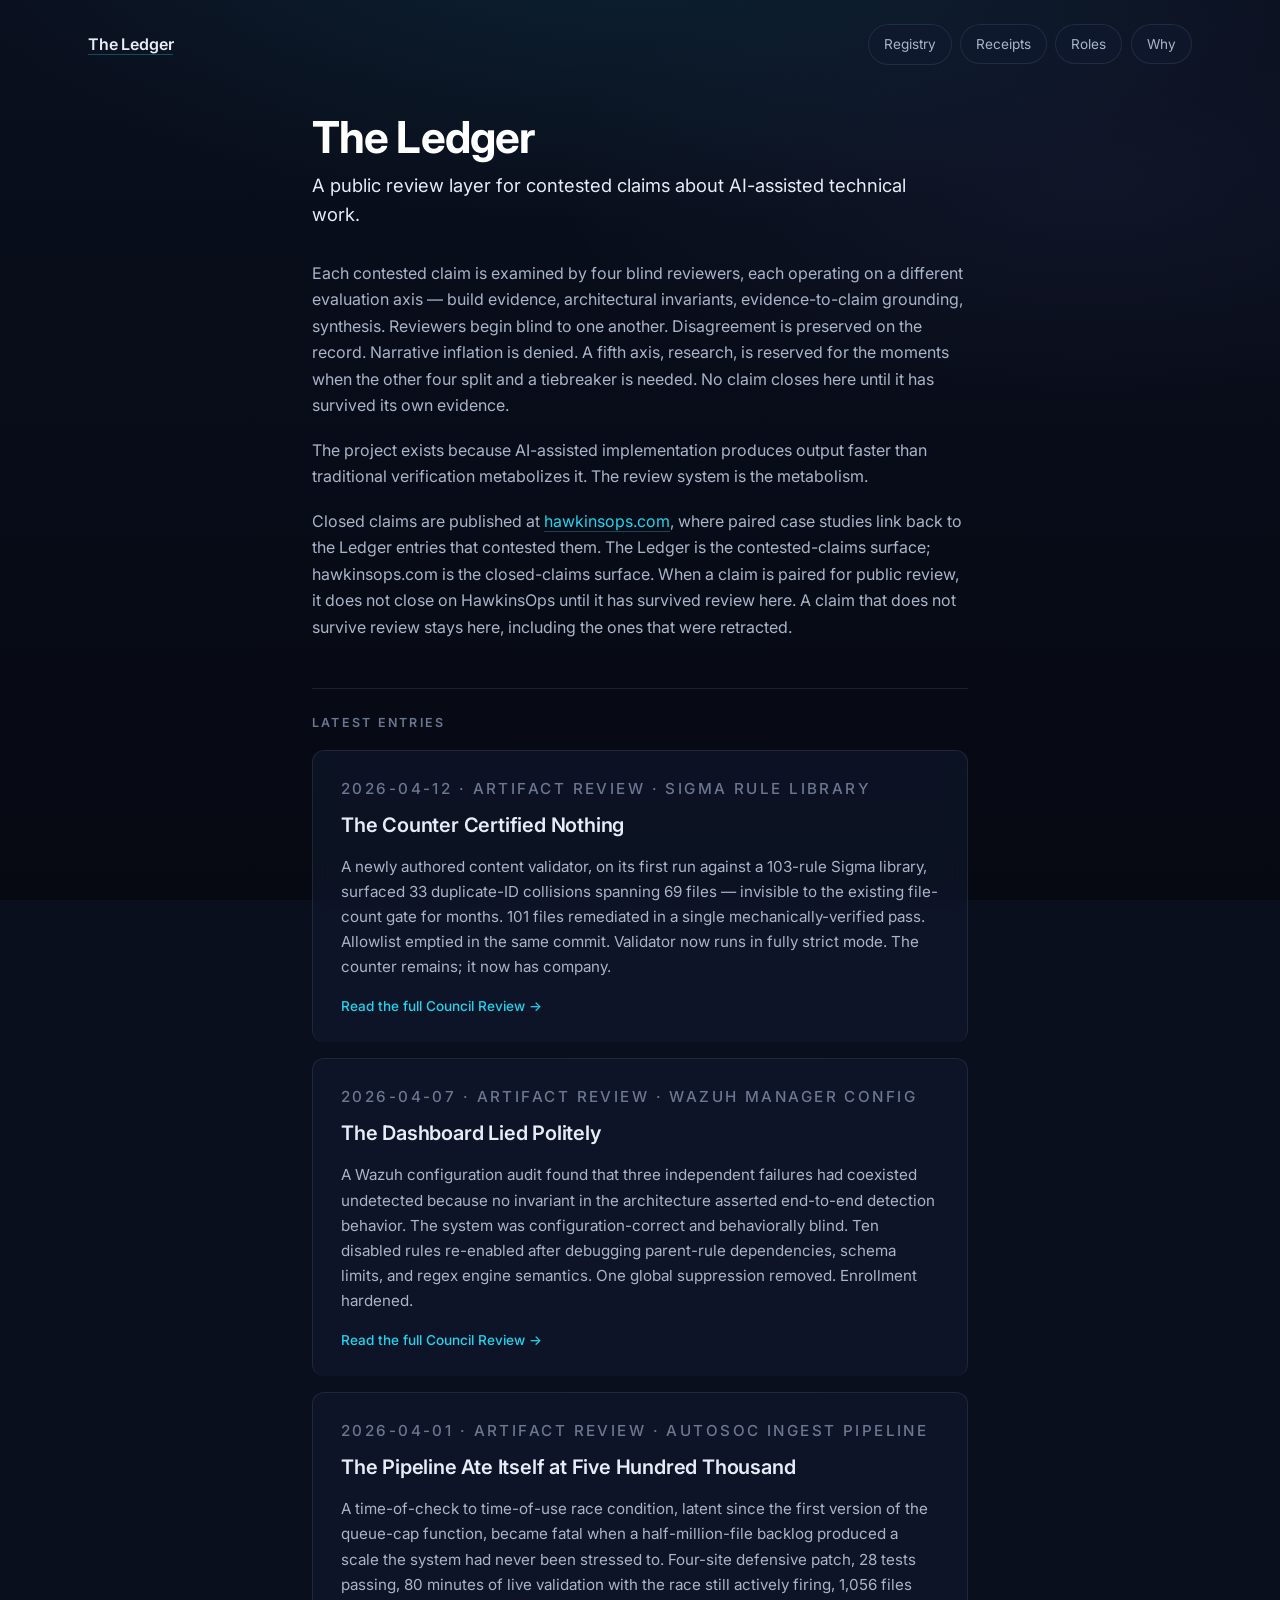
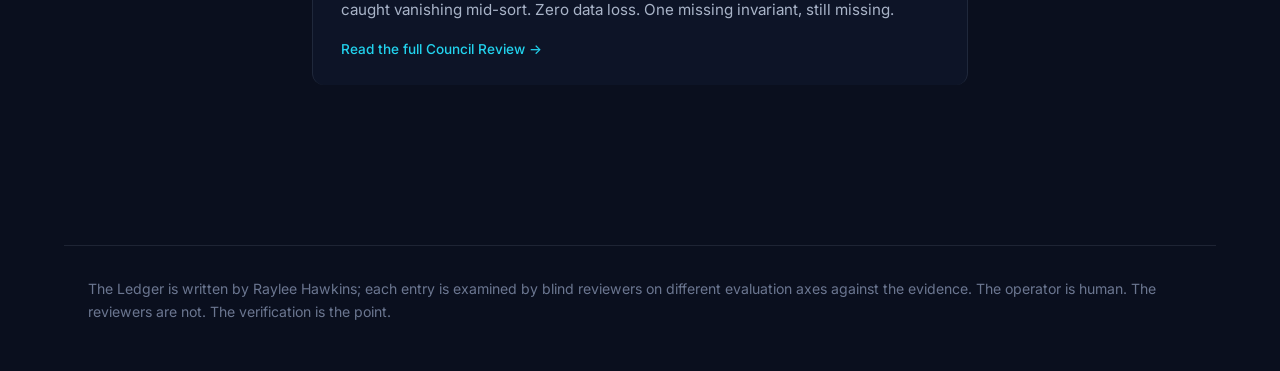
==== commit 05985215: "registry: add coverage map of HawkinsOps closed claims and Ledger review state; add Registry to site" ====
--- a/index.html
+++ b/index.html
@@ -17,6 +17,7 @@
 <body>
 <nav class="site">
   <span class="brand"><a href="/">The Ledger</a></span>
+  <a class="pill" href="/registry.html">Registry</a>
   <a class="pill" href="/receipts.html">Receipts</a>
   <a class="pill" href="/roles.html">Roles</a>
   <a class="pill" href="/why.html">Why</a>
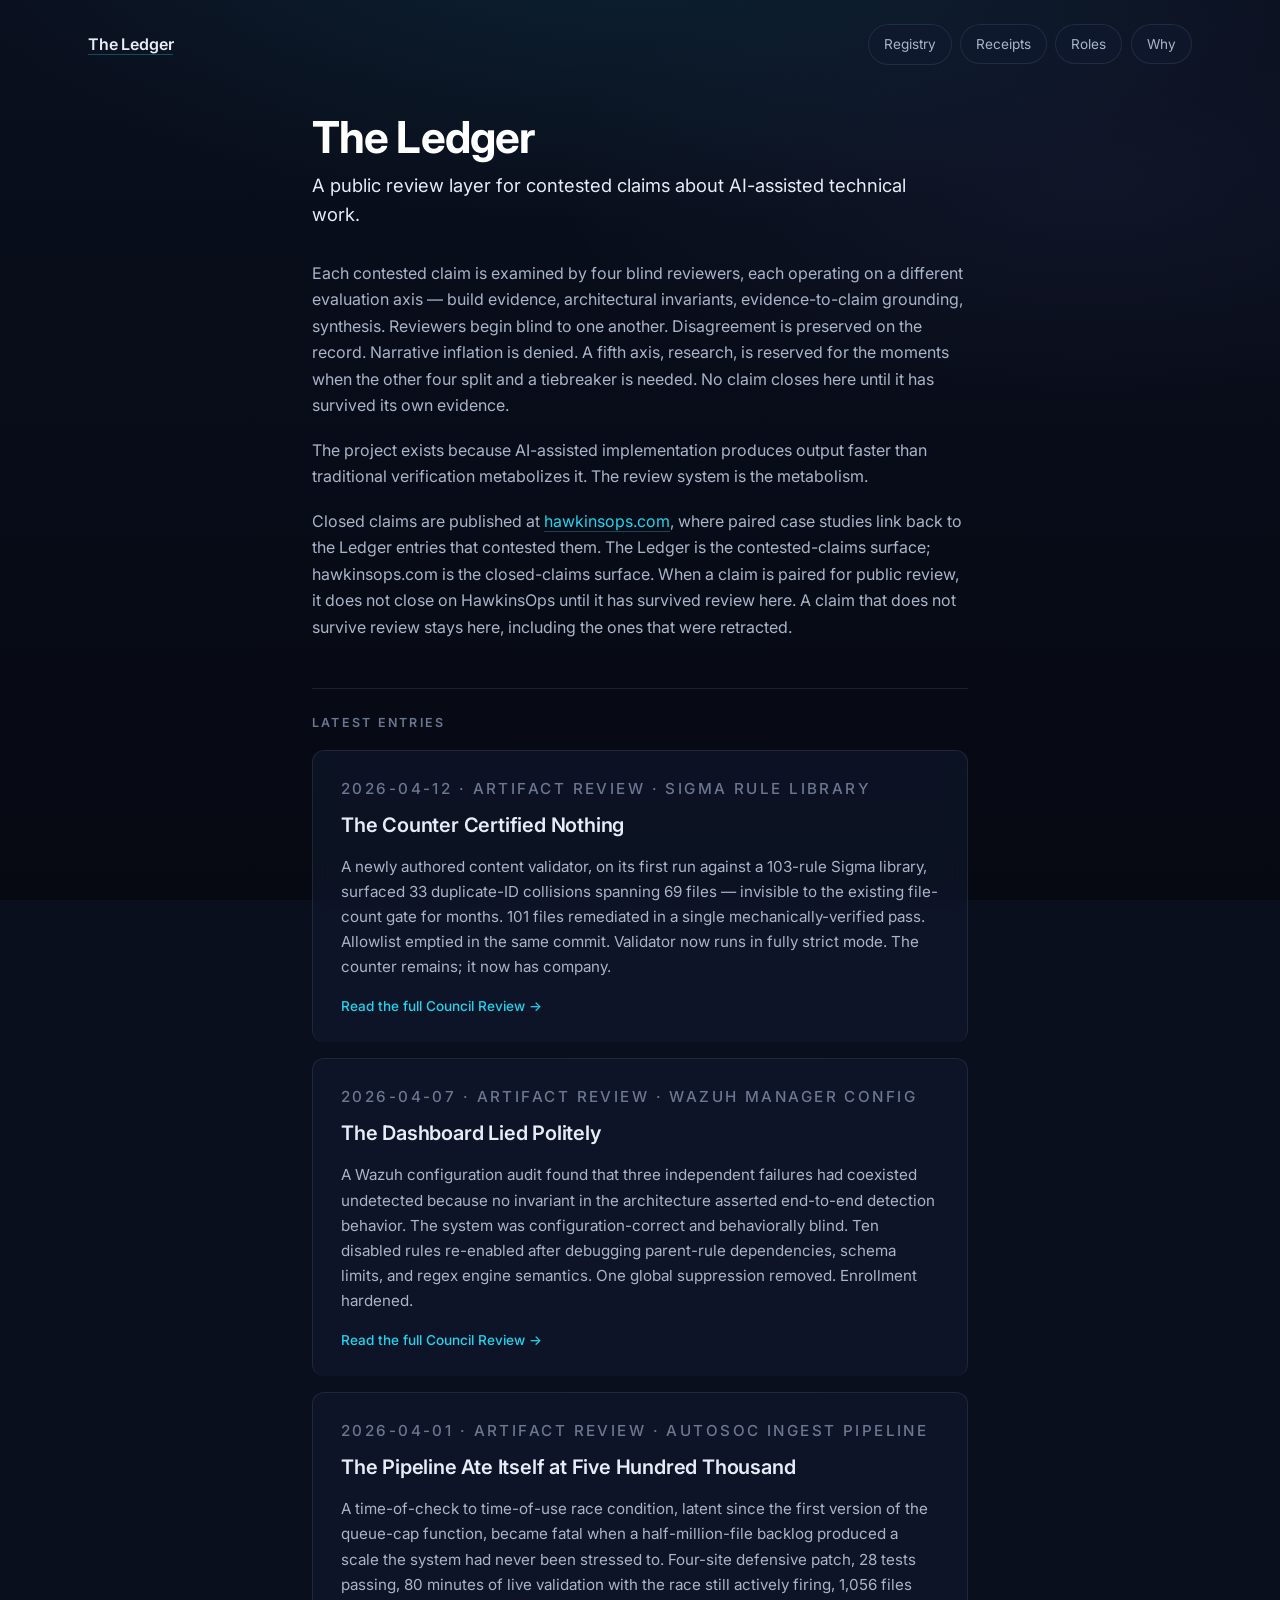
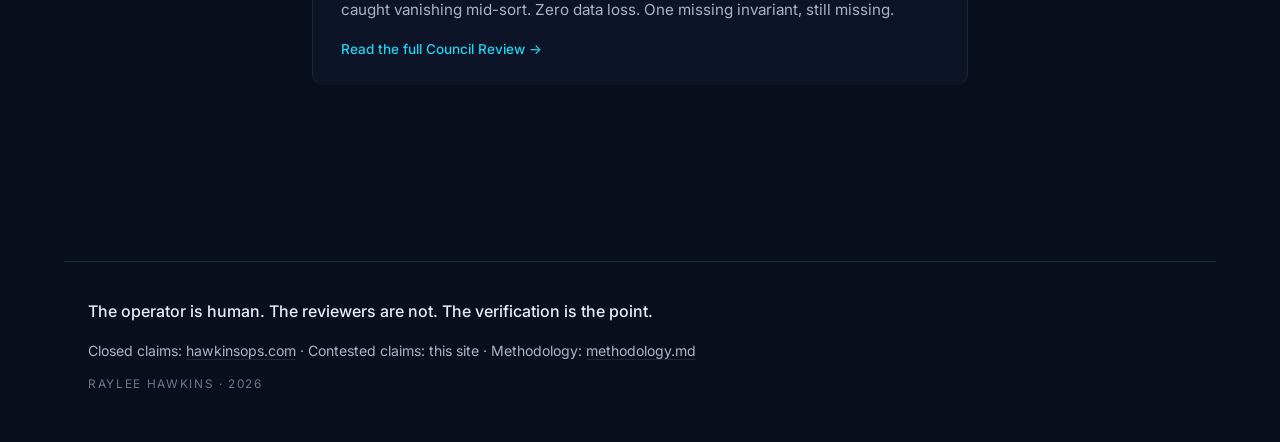
==== commit 63af8217: "design system: registry adopts shared components; footer upgraded to trust-stamp site-wide" ====
--- a/index.html
+++ b/index.html
@@ -58,7 +58,9 @@
 </main>
 
 <footer class="site">
-  <p>The Ledger is written by Raylee Hawkins; each entry is examined by blind reviewers on different evaluation axes against the evidence. The operator is human. The reviewers are not. The verification is the point.</p>
+  <p class="discipline">The operator is human. The reviewers are not. The verification is the point.</p>
+  <p class="surfaces">Closed claims: <a href="https://hawkinsops.com">hawkinsops.com</a> &middot; Contested claims: this site &middot; Methodology: <a href="https://github.com/raylee-hawkins/rayleeops/blob/main/methodology.md">methodology.md</a></p>
+  <p class="meta-line">Raylee Hawkins &middot; 2026</p>
 </footer>
 </body>
 </html>
--- a/styles.css
+++ b/styles.css
@@ -319,6 +319,13 @@
   border-bottom: none;
   padding-top: 0.25rem;
 }
+
+/* ===== ENTRY CARD — STATE VARIANTS (registry) ===== */
+.entry-card.state-resolved   { border-left: 3px solid var(--role-web);      --role-color: var(--role-web); }
+.entry-card.state-queued     { border-left: 3px solid var(--role-codex);    --role-color: var(--role-codex); }
+.entry-card.state-open       { border-left: 3px solid var(--role-gemini);   --role-color: var(--role-gemini); }
+.entry-card.state-unreviewed { border-left: 3px solid var(--border-strong); --role-color: var(--ink-faint); }
+.entry-card.state-system     { border-left: 3px solid var(--role-code);     --role-color: var(--role-code); }
 
 /* ===== VERIFICATION FORM (ChatGPT role texture) ===== */
 .verification-form {
@@ -446,18 +453,47 @@
 #artifact:target ~ .archive .type-consensus,
 #consensus:target ~ .archive .type-artifact { display: none; }
 
-/* ===== FOOTER ===== */
+/* ===== FOOTER — TRUST STAMP ===== */
 footer.site {
   max-width: 72rem;
-  margin: 4rem auto 0;
-  padding: 2rem 1.5rem 3rem;
-  border-top: 1px solid var(--border);
-  color: var(--ink-faint);
+  margin: 5rem auto 0;
+  padding: 2.25rem 1.5rem 3rem;
+  border-top: 1px solid var(--accent-soft);
+  color: var(--ink-soft);
+  font-size: 0.95rem;
+  line-height: 1.7;
+}
+
+footer.site .discipline {
+  color: var(--ink);
+  font-size: 1rem;
+  font-weight: 500;
+  margin: 0 0 0.85rem;
+}
+
+footer.site .surfaces {
+  color: var(--ink-soft);
   font-size: 0.88rem;
-  line-height: 1.6;
-}
-
-footer.site p { margin: 0; color: var(--ink-faint); }
+  margin: 0 0 0.7rem;
+}
+
+footer.site .surfaces a {
+  color: var(--ink-soft);
+  border-bottom-color: var(--border);
+}
+
+footer.site .surfaces a:hover {
+  color: var(--accent);
+  border-bottom-color: var(--accent);
+}
+
+footer.site .meta-line {
+  color: var(--ink-faint);
+  font-size: 0.74rem;
+  letter-spacing: 0.14em;
+  text-transform: uppercase;
+  margin: 0;
+}
 
 /* ===== RESPONSIVE ===== */
 @media (max-width: 640px) {
